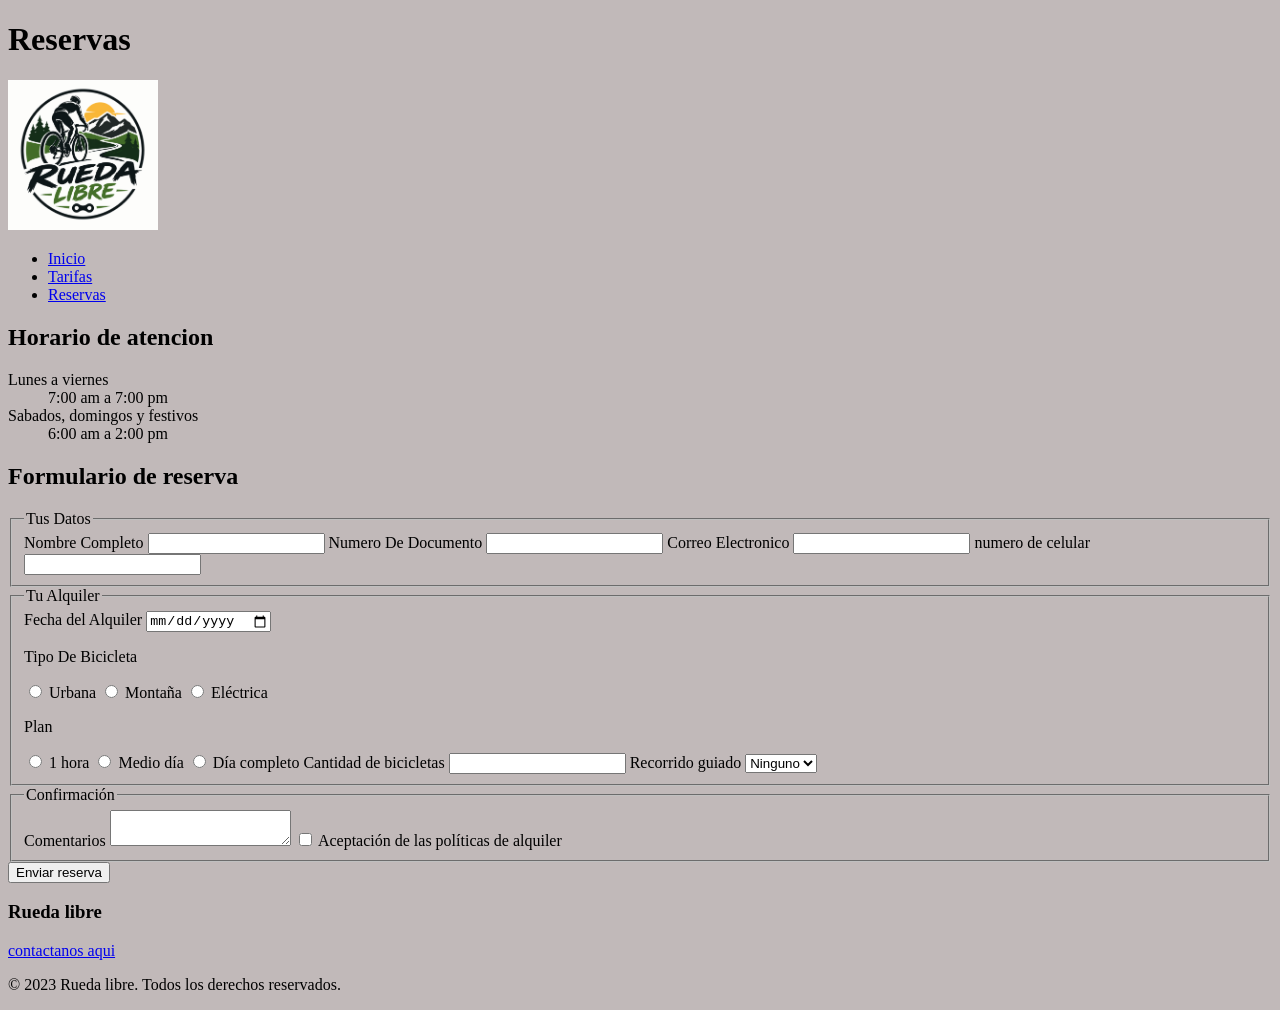
==== paginas/reservas.html @ 7f7a1d66 "se le agrega un formulario de reservas" ====
<!DOCTYPE html>
<html lang="en">
<head>
    <meta charset="UTF-8">
    <meta name="viewport" content="width=device-width, initial-scale=1.0">
    <title>Document</title>
    <style>
        body{background-color: #c1b9b9;

        }
    </style>
</head>


<body>
    <header>
        <h1>Reservas</h1>
        <img src="../images/rueda.png" alt="" width="150px" height="150px">
        <ul>
            <li><a href="../index.html">Inicio</a></li>
            <li><a href="tarifas.html">Tarifas</a></li>
            <li><a href="reservas.html">Reservas</a></li>
        </ul>
    </header>
     <main>
        <dl>
            <h2>Horario de atencion</h2>
            <dt>Lunes a viernes</dt>
            <dd>7:00 am a 7:00 pm</dd>
            <dt>Sabados, domingos y festivos</dt>
            <dd>6:00 am a 2:00 pm</dd>
        </dl>
<section>
<h2>Formulario de reserva</h2>

<form action="#" method="post"></form>
<fieldset>
    <legend>Tus Datos</legend>

    <label for="nombre">Nombre Completo</label>
    <input type="text" id="nombre" name="nombre" required>

    <label for="documento">Numero De Documento</label>
    <input type="text" id="documento" name="documento" required>

    <label for="correo electronico">Correo Electronico</label>
    <input type="email" id="correo electronico" name="correo electronico" required>

    <label for="celular">numero de celular</label>
    <input type="text" id="celular" name="celular" required>

</fieldset>

<fieldset>
    <legend>Tu Alquiler</legend>

    <label for="fecha">Fecha del Alquiler</label>
    <input type="date" id="fecha" name="fecha" required>

    <p>Tipo De Bicicleta</p>
    <label><input type="radio" name="tipo_bicicleta" value="urbana" required> Urbana</label>

    <label><input type="radio" name="tipo_bicicleta" value="montaña" required> Montaña</label>

    <label><input type="radio" name="tipo_bicicleta" value="eléctrica" required> Eléctrica</label>

    <p>Plan</p>
      <label><input type="radio" name="plan" value="1_hora" required> 1 hora</label>
      <label><input type="radio" name="plan" value="medio_dia"> Medio día</label>
      <label><input type="radio" name="plan" value="dia_completo"> Día completo</label>

      <label for="cantidad">Cantidad de bicicletas</label>
      <input type="number" id="cantidad" name="cantidad" min="1" required>

      <label for="recorrido">Recorrido guiado</label>
      <select id="recorrido" name="recorrido" required>
        <option value="ninguno">Ninguno</option>
        <option value="ruta1">Ruta 1</option>
        <option value="ruta2">Ruta 2</option>
        <option value="ruta3">Ruta 3</option>
      </select>
    </fieldset>

    <fieldset>
      <legend>Confirmación</legend>

      <label for="comentarios">Comentarios</label>
      <textarea id="comentarios" name="comentarios"></textarea>

      <label for="politicas">
        <input type="checkbox" id="politicas" name="politicas" required>
        Aceptación de las políticas de alquiler
      </label>
    </fieldset>

    <button type="submit">Enviar reserva</button>

  </form>
</section>












    





</fieldset>





</section>
        




        </form>


        
     </main>
     <footer>
        <h3>Rueda libre</h3>
        
        <p><a href="mailto:ruedalibre@gmail.com">contactanos aqui</a></p>

        <p>&copy; 2023 Rueda libre. Todos los derechos reservados.</p>

    </footer>
    


    
</body>
</html>
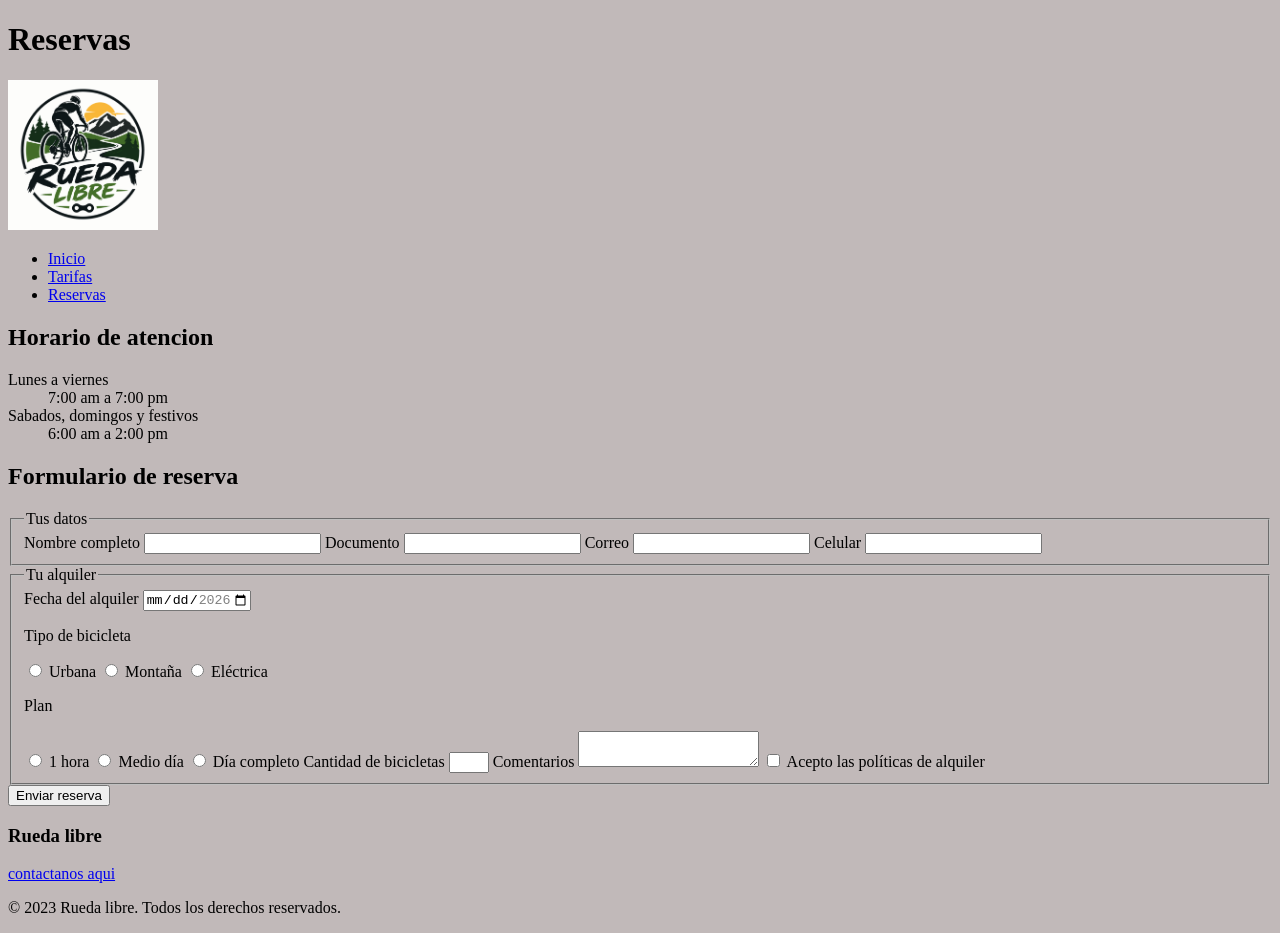
==== commit d7d133b3: "se le agregan patrones y mensajes a los formatos de reserva" ====
--- a/paginas/reservas.html
+++ b/paginas/reservas.html
@@ -3,7 +3,7 @@
 <head>
     <meta charset="UTF-8">
     <meta name="viewport" content="width=device-width, initial-scale=1.0">
-    <title>Document</title>
+    <title>Reservas</title>
     <style>
         body{background-color: #c1b9b9;
 
@@ -33,103 +33,55 @@
 <section>
 <h2>Formulario de reserva</h2>
 
-<form action="#" method="post"></form>
-<fieldset>
-    <legend>Tus Datos</legend>
+    <form action="#" method="post">
 
-    <label for="nombre">Nombre Completo</label>
-    <input type="text" id="nombre" name="nombre" required>
+    <fieldset>
+        <legend>Tus datos</legend>
 
-    <label for="documento">Numero De Documento</label>
-    <input type="text" id="documento" name="documento" required>
+        <label for="nombre">Nombre completo</label>
+        <input type="text" id="nombre" name="nombre" required minlength="3" maxlength="80">
 
-    <label for="correo electronico">Correo Electronico</label>
-    <input type="email" id="correo electronico" name="correo electronico" required>
+        <label for="documento">Documento</label>
+        <input type="text" id="documento" name="documento" required minlength="6" maxlength="10" pattern="[0-9]{6,10}" title="Solo números, entre 6 y 10 dígitos. Sin puntos ni letras">
 
-    <label for="celular">numero de celular</label>
-    <input type="text" id="celular" name="celular" required>
+        <label for="correo">Correo</label>
+        <input type="email" id="correo" name="correo" required>
 
-</fieldset>
-
-<fieldset>
-    <legend>Tu Alquiler</legend>
-
-    <label for="fecha">Fecha del Alquiler</label>
-    <input type="date" id="fecha" name="fecha" required>
-
-    <p>Tipo De Bicicleta</p>
-    <label><input type="radio" name="tipo_bicicleta" value="urbana" required> Urbana</label>
-
-    <label><input type="radio" name="tipo_bicicleta" value="montaña" required> Montaña</label>
-
-    <label><input type="radio" name="tipo_bicicleta" value="eléctrica" required> Eléctrica</label>
-
-    <p>Plan</p>
-      <label><input type="radio" name="plan" value="1_hora" required> 1 hora</label>
-      <label><input type="radio" name="plan" value="medio_dia"> Medio día</label>
-      <label><input type="radio" name="plan" value="dia_completo"> Día completo</label>
-
-      <label for="cantidad">Cantidad de bicicletas</label>
-      <input type="number" id="cantidad" name="cantidad" min="1" required>
-
-      <label for="recorrido">Recorrido guiado</label>
-      <select id="recorrido" name="recorrido" required>
-        <option value="ninguno">Ninguno</option>
-        <option value="ruta1">Ruta 1</option>
-        <option value="ruta2">Ruta 2</option>
-        <option value="ruta3">Ruta 3</option>
-      </select>
+        <label for="celular">Celular</label>
+        <input type="tel" id="celular" name="celular" required minlength="10" maxlength="10" pattern="3[0-9]{9}" title="10 dígitos y debe empezar por 3. Ej: 3001234567">
     </fieldset>
 
     <fieldset>
-      <legend>Confirmación</legend>
+        <legend>Tu alquiler</legend>
 
-      <label for="comentarios">Comentarios</label>
-      <textarea id="comentarios" name="comentarios"></textarea>
+        <label for="fecha">Fecha del alquiler</label>
+        <input type="date" id="fecha" name="fecha" required min="2026-11-01" max="2026-12-31">
 
-      <label for="politicas">
+        <p>Tipo de bicicleta</p>
+        <label><input type="radio" name="tipo_bicicleta" value="urbana" required> Urbana</label>
+        <label><input type="radio" name="tipo_bicicleta" value="montana"> Montaña</label>
+        <label><input type="radio" name="tipo_bicicleta" value="electrica"> Eléctrica</label>
+
+        <p>Plan</p>
+        <label><input type="radio" name="plan" value="1_hora" required> 1 hora</label>
+        <label><input type="radio" name="plan" value="medio_dia"> Medio día</label>
+        <label><input type="radio" name="plan" value="dia_completo"> Día completo</label>
+
+        <label for="cantidad">Cantidad de bicicletas</label>
+        <input type="number" id="cantidad" name="cantidad" required min="1" max="6">
+
+        <label for="comentarios">Comentarios</label>
+        <textarea id="comentarios" name="comentarios" maxlength="300"></textarea>
+
+        <label>
         <input type="checkbox" id="politicas" name="politicas" required>
-        Aceptación de las políticas de alquiler
-      </label>
+        Acepto las políticas de alquiler
+        </label>
     </fieldset>
 
     <button type="submit">Enviar reserva</button>
-
-  </form>
+    </form>
 </section>
-
-
-
-
-
-
-
-
-
-
-
-
-    
-
-
-
-
-
-</fieldset>
-
-
-
-
-
-</section>
-        
-
-
-
-
-        </form>
-
-
         
      </main>
      <footer>
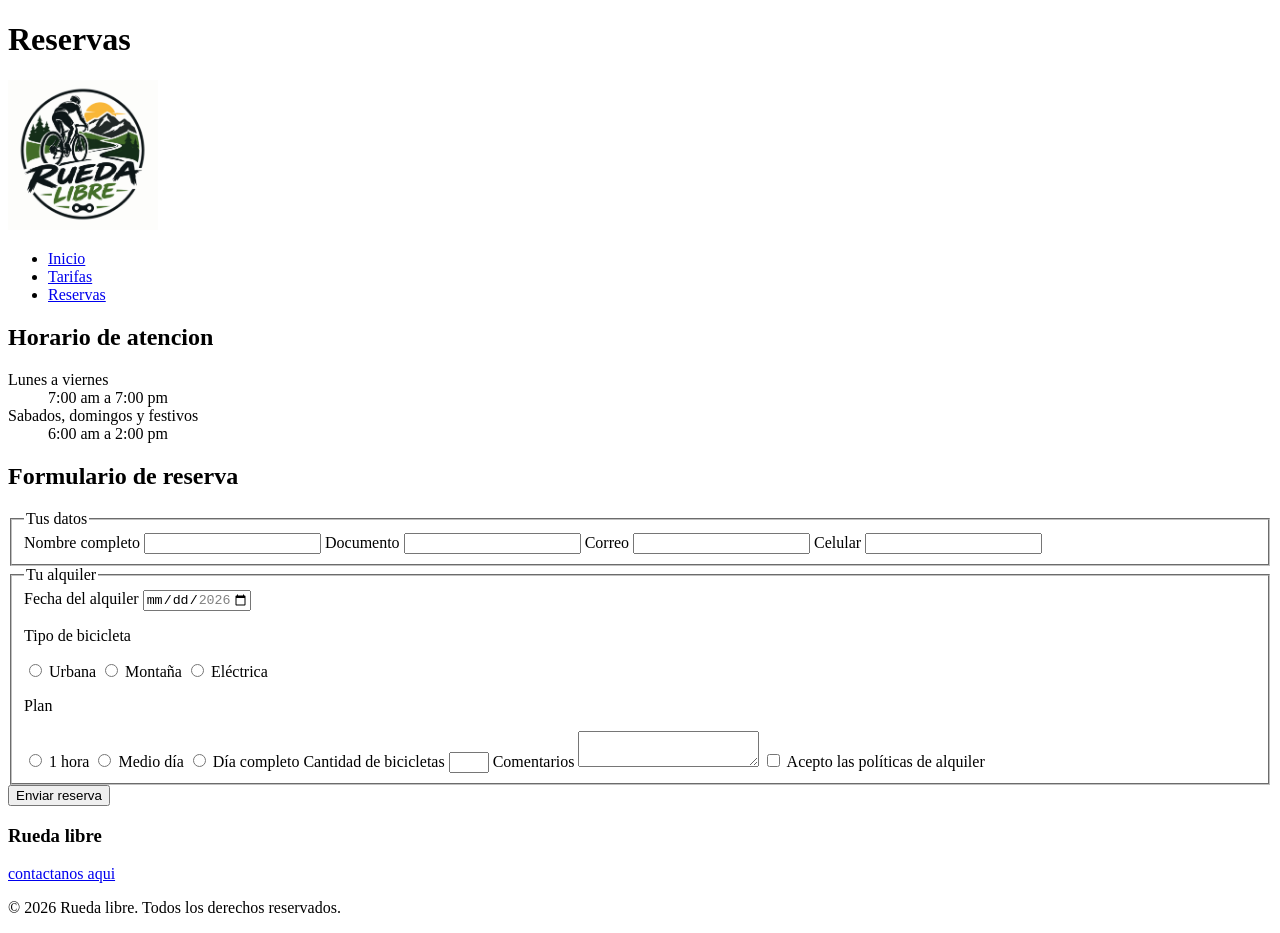
==== commit b207595a: "especificidad menu y estados focus accesibles" ====
--- a/paginas/reservas.html
+++ b/paginas/reservas.html
@@ -4,22 +4,25 @@
     <meta charset="UTF-8">
     <meta name="viewport" content="width=device-width, initial-scale=1.0">
     <title>Reservas</title>
-    <style>
-        body{background-color: #c1b9b9;
+    
 
-        }
-    </style>
+     <link rel="preconnect" href="https://fonts.googleapis.com">
+    <link rel="preconnect" href="https://fonts.gstatic.com" crossorigin>
+    <link href="https://fonts.googleapis.com/css2?family=Montserrat:wght@700&family=Open+Sans:wght@400;600&display=swap" rel="stylesheet">
+    <link rel="stylesheet" href="css/styles.css">
+
 </head>
 
 
 <body>
     <header>
         <h1>Reservas</h1>
-        <img src="../images/rueda.png" alt="" width="150px" height="150px">
-        <ul>
+        <img src="../images/rueda.png" alt="logo" width="150px" height="150px">
+
+        <ul id="menu">
             <li><a href="../index.html">Inicio</a></li>
             <li><a href="tarifas.html">Tarifas</a></li>
-            <li><a href="reservas.html">Reservas</a></li>
+            <li><a href="reservas.html" class="activo btn-reservas">Reservas</a></li>
         </ul>
     </header>
      <main>
@@ -89,7 +92,7 @@
         
         <p><a href="mailto:ruedalibre@gmail.com">contactanos aqui</a></p>
 
-        <p>&copy; 2023 Rueda libre. Todos los derechos reservados.</p>
+        <p>&copy; 2026 Rueda libre. Todos los derechos reservados.</p>
 
     </footer>
     
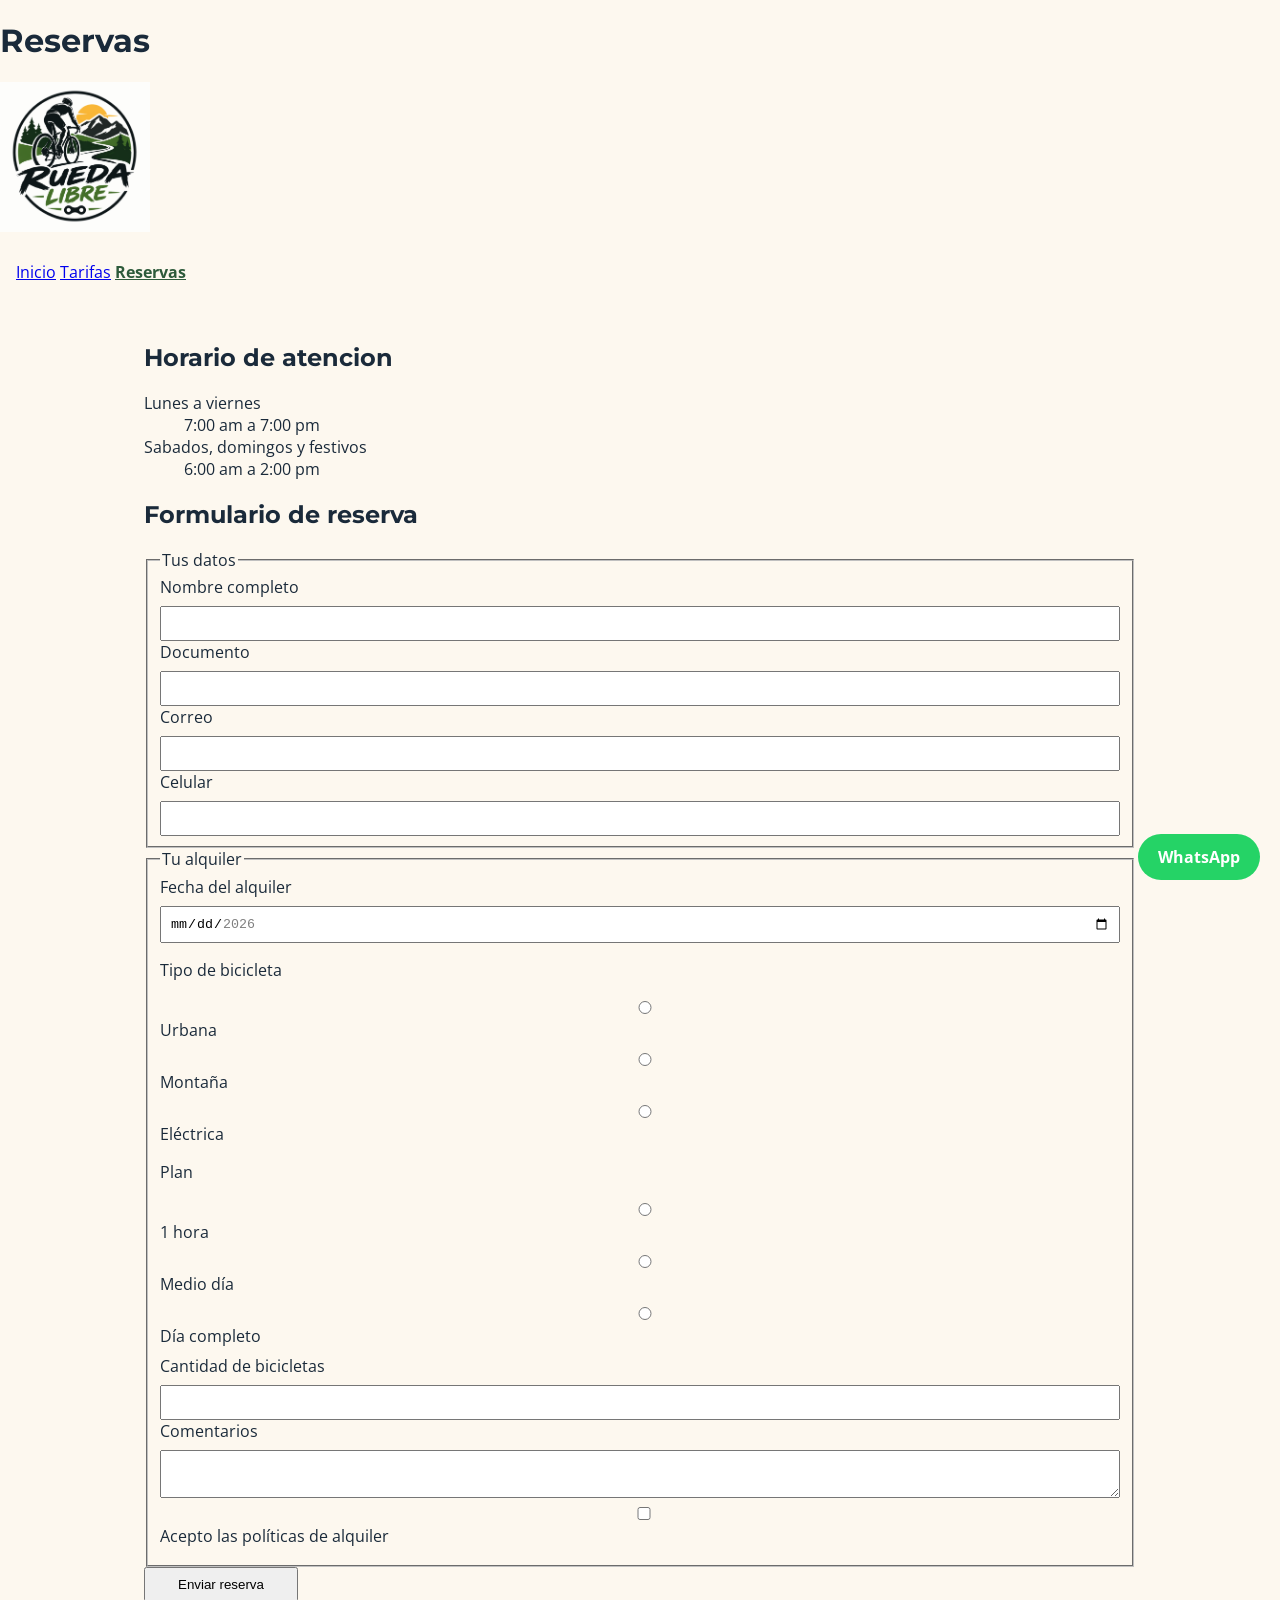
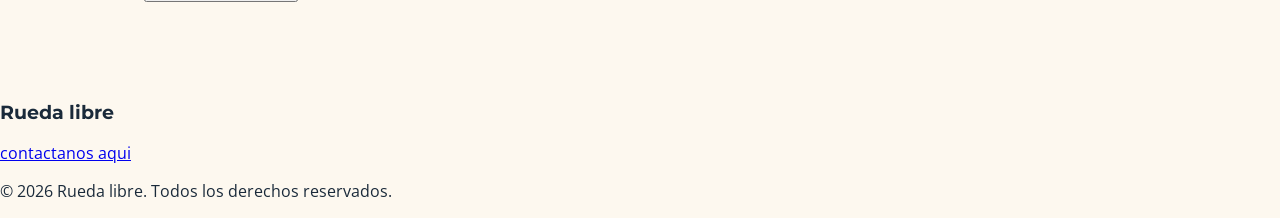
==== commit a44c59cb: "version final , cumple con los criterios solicitados" ====
--- a/paginas/reservas.html
+++ b/paginas/reservas.html
@@ -9,7 +9,7 @@
      <link rel="preconnect" href="https://fonts.googleapis.com">
     <link rel="preconnect" href="https://fonts.gstatic.com" crossorigin>
     <link href="https://fonts.googleapis.com/css2?family=Montserrat:wght@700&family=Open+Sans:wght@400;600&display=swap" rel="stylesheet">
-    <link rel="stylesheet" href="css/styles.css">
+    <link rel="stylesheet" href="../css/styles.css">
 
 </head>
 
@@ -97,7 +97,7 @@
     </footer>
     
 
-
+<a href="https://wa.me/573000000000" target="_blank" class="btn-whatsapp">WhatsApp</a>
     
 </body>
 </html>
--- a/css/styles.css
+++ b/css/styles.css
@@ -0,0 +1,125 @@
+/* === 1. VARIABLES === */
+:root{
+  --fuente-titulos: "Montserrat", sans-serif;
+  --fuente-texto: "Open Sans", sans-serif;
+  --verde-ruta: #2d5a3a;
+  --naranja-pedal: #ff6b35;
+  --gris-asfalto: #666;
+  --crema: #fdf8ef;
+  --azul-noche: #1a2a3a;
+  --espacio-small: 0.5rem;
+  --espacio-medium: 1rem;
+  --espacio-large: 2rem;
+}
+
+/* === 2. BASE === */
+*{
+  box-sizing: border-box;
+}
+body{
+  font-family: var(--fuente-texto);
+  background-color: var(--crema);
+  color: var(--azul-noche);
+  margin: 0;
+}
+h1, h2, h3, h4, h5, h6{
+  font-family: var(--fuente-titulos);
+}
+main{
+  max-width: 64rem;
+  margin: 0 auto;
+  padding: var(--espacio-medium);
+  padding-bottom: 80px;
+}
+
+/* === 3. NAVEGACION === */
+#menu{
+  color: var(--gris-asfalto);
+  padding: var(--espacio-small) var(--espacio-medium);
+  text-decoration: none;
+}
+#menu li{
+  display: inline-block;
+}
+#menu a.activo{
+  color: var(--verde-ruta);
+  font-weight: bold;
+}
+#menu a:focus{
+  outline: 3px solid var(--naranja-pedal);
+  outline-offset: 2px;
+}
+
+/* === 4. COMPONENTES - Portada === */
+#portada, .portada, .hero, #inicio{
+  min-height: 70vh;
+}
+
+/* === 5. COMPONENTES - Tarjetas === */
+.tarjeta, .card, .servicio, .servicios .card{
+  position: relative;
+  padding: var(--espacio-medium);
+  border: 1px solid var(--gris-asfalto);
+  border-radius: 8px;
+  margin-bottom: var(--espacio-medium);
+}
+.tarjeta img, .card img{
+  width: 100%;
+  display: block;
+}
+.etiqueta{
+  position: absolute;
+  top: 10px;
+  right: 10px;
+  background-color: var(--naranja-pedal);
+  color: white;
+  padding: 4px 8px;
+  border-radius: 4px;
+  font-size: 0.8rem;
+  font-weight: bold;
+}
+
+/* === 6. COMPONENTES - Tablas === */
+table{
+  width: 100%;
+  border-collapse: collapse;
+}
+th, td{
+  padding: var(--espacio-small);
+  border: 1px solid var(--gris-asfalto);
+}
+thead th, thead{
+  background-color: var(--verde-ruta);
+  color: #ffffff;
+}
+
+/* === 7. COMPONENTES - Formulario y botones === */
+label{
+  display: block;
+  margin-bottom: var(--espacio-small);
+}
+input, textarea, select{
+  width: 100%;
+  padding: var(--espacio-small);
+}
+button, .btn, input[type="submit"]{
+  padding: var(--espacio-small) var(--espacio-large);
+}
+button:focus, .btn:focus{
+  outline: 3px solid var(--naranja-pedal);
+}
+
+/* === 8. POSICIONAMIENTO - WhatsApp fijo === */
+.btn-whatsapp{
+  position: fixed;
+  bottom: 20px;
+  right: 20px;
+  background-color: #25D366;
+  color: white;
+  padding: 12px 20px;
+  border-radius: 50px;
+  text-decoration: none;
+  font-weight: bold;
+  z-index: 1000;
+}
+
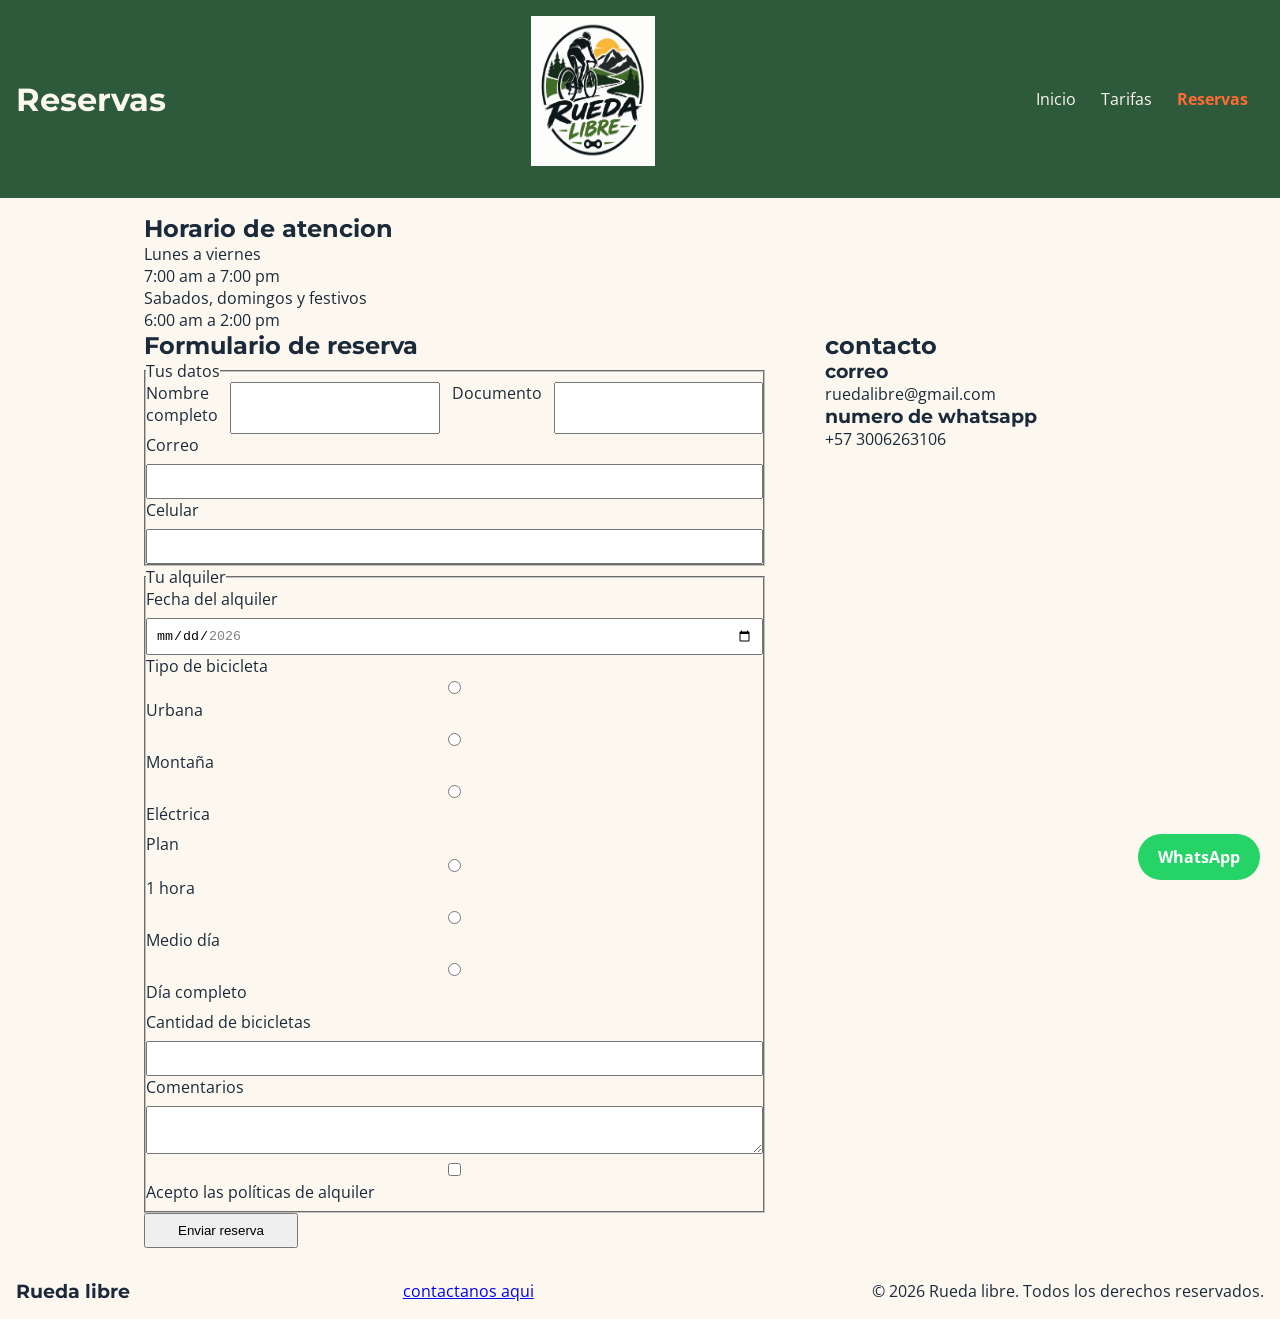
==== commit b58de14c: "se le agrega la seccion galeria y una columna en la portada" ====
--- a/paginas/reservas.html
+++ b/paginas/reservas.html
@@ -17,7 +17,7 @@
 <body>
     <header>
         <h1>Reservas</h1>
-        <img src="../images/rueda.png" alt="logo" width="150px" height="150px">
+        <img id="logo" src="../images/rueda.png" alt="logo" width="150px" height="150px">
 
         <ul id="menu">
             <li><a href="../index.html">Inicio</a></li>
@@ -33,64 +33,74 @@
             <dt>Sabados, domingos y festivos</dt>
             <dd>6:00 am a 2:00 pm</dd>
         </dl>
-<section>
-<h2>Formulario de reserva</h2>
+<div class="contenedor-inforeserva">
+  <div class="principal"> <section>
+    <h2>Formulario de reserva</h2>
 
-    <form action="#" method="post">
+        <form action="#" method="post">
 
-    <fieldset>
-        <legend>Tus datos</legend>
+        <fieldset>
+            <legend>Tus datos</legend>
 
-        <label for="nombre">Nombre completo</label>
-        <input type="text" id="nombre" name="nombre" required minlength="3" maxlength="80">
+         <div class="contenedor-datos"> 
+            <label for="nombre">Nombre completo</label>
+            <input type="text" id="nombre" name="nombre" required minlength="3" maxlength="80">
+         
+            <label for="documento">Documento</label>
+            <input type="text" id="documento" name="documento" required minlength="6" maxlength="10" pattern="[0-9]{6,10}" title="Solo números, entre 6 y 10 dígitos. Sin puntos ni letras">
+         </div>
+            <label for="correo">Correo</label>
+            <input type="email" id="correo" name="correo" required>
 
-        <label for="documento">Documento</label>
-        <input type="text" id="documento" name="documento" required minlength="6" maxlength="10" pattern="[0-9]{6,10}" title="Solo números, entre 6 y 10 dígitos. Sin puntos ni letras">
+            <label for="celular">Celular</label>
+            <input type="tel" id="celular" name="celular" required minlength="10" maxlength="10" pattern="3[0-9]{9}" title="10 dígitos y debe empezar por 3. Ej: 3001234567">
+        </fieldset>
 
-        <label for="correo">Correo</label>
-        <input type="email" id="correo" name="correo" required>
+        <fieldset>
+            <legend>Tu alquiler</legend>
 
-        <label for="celular">Celular</label>
-        <input type="tel" id="celular" name="celular" required minlength="10" maxlength="10" pattern="3[0-9]{9}" title="10 dígitos y debe empezar por 3. Ej: 3001234567">
-    </fieldset>
+            <label for="fecha">Fecha del alquiler</label>
+            <input type="date" id="fecha" name="fecha" required min="2026-11-01" max="2026-12-31">
 
-    <fieldset>
-        <legend>Tu alquiler</legend>
+            <p>Tipo de bicicleta</p>
+            <label><input type="radio" name="tipo_bicicleta" value="urbana" required> Urbana</label>
+            <label><input type="radio" name="tipo_bicicleta" value="montana"> Montaña</label>
+            <label><input type="radio" name="tipo_bicicleta" value="electrica"> Eléctrica</label>
 
-        <label for="fecha">Fecha del alquiler</label>
-        <input type="date" id="fecha" name="fecha" required min="2026-11-01" max="2026-12-31">
+            <p>Plan</p>
+            <label><input type="radio" name="plan" value="1_hora" required> 1 hora</label>
+            <label><input type="radio" name="plan" value="medio_dia"> Medio día</label>
+            <label><input type="radio" name="plan" value="dia_completo"> Día completo</label>
 
-        <p>Tipo de bicicleta</p>
-        <label><input type="radio" name="tipo_bicicleta" value="urbana" required> Urbana</label>
-        <label><input type="radio" name="tipo_bicicleta" value="montana"> Montaña</label>
-        <label><input type="radio" name="tipo_bicicleta" value="electrica"> Eléctrica</label>
+            <label for="cantidad">Cantidad de bicicletas</label>
+            <input type="number" id="cantidad" name="cantidad" required min="1" max="6">
 
-        <p>Plan</p>
-        <label><input type="radio" name="plan" value="1_hora" required> 1 hora</label>
-        <label><input type="radio" name="plan" value="medio_dia"> Medio día</label>
-        <label><input type="radio" name="plan" value="dia_completo"> Día completo</label>
+            <label for="comentarios">Comentarios</label>
+            <textarea id="comentarios" name="comentarios" maxlength="300"></textarea>
 
-        <label for="cantidad">Cantidad de bicicletas</label>
-        <input type="number" id="cantidad" name="cantidad" required min="1" max="6">
+            <label>
+            <input type="checkbox" id="politicas" name="politicas" required>
+            Acepto las políticas de alquiler
+            </label>
+        </fieldset>
 
-        <label for="comentarios">Comentarios</label>
-        <textarea id="comentarios" name="comentarios" maxlength="300"></textarea>
-
-        <label>
-        <input type="checkbox" id="politicas" name="politicas" required>
-        Acepto las políticas de alquiler
-        </label>
-    </fieldset>
-
-    <button type="submit">Enviar reserva</button>
-    </form>
-</section>
-        
+        <button type="submit">Enviar reserva</button>
+        </form>
+    </section> 
+  </div>
+   <div class="contenedor-inf"> 
+    <h2>contacto</h2>
+    <h3>correo</h3>
+    <p>ruedalibre@gmail.com</p>
+    <h3>numero de whatsapp</h3>
+    <p>+57 3006263106</p>
+   </div>
+</div>      
      </main>
      <footer>
         <h3>Rueda libre</h3>
         
-        <p><a href="mailto:ruedalibre@gmail.com">contactanos aqui</a></p>
+       <div id="proporcion"> <p><a href="mailto:ruedalibre@gmail.com">contactanos aqui</a></p> </div>
 
         <p>&copy; 2026 Rueda libre. Todos los derechos reservados.</p>
 
--- a/css/styles.css
+++ b/css/styles.css
@@ -15,12 +15,18 @@
 /* === 2. BASE === */
 *{
   box-sizing: border-box;
+  margin: 0;
+  padding: 0;
 }
 body{
   font-family: var(--fuente-texto);
   background-color: var(--crema);
   color: var(--azul-noche);
   margin: 0;
+  padding: 0;
+  width: 100%;
+  
+  
 }
 h1, h2, h3, h4, h5, h6{
   font-family: var(--fuente-titulos);
@@ -29,26 +35,72 @@
   max-width: 64rem;
   margin: 0 auto;
   padding: var(--espacio-medium);
-  padding-bottom: 80px;
+  min-height: 80vh;
+}
+#portada{
+  display: flex;
+  flex-direction: row;
+  align-items: center;
 }
 
 /* === 3. NAVEGACION === */
+
+
+
 #menu{
   color: var(--gris-asfalto);
-  padding: var(--espacio-small) var(--espacio-medium);
+  padding: var(--espacio-medium);
   text-decoration: none;
-}
-#menu li{
-  display: inline-block;
-}
+  display: flex;
+  justify-content:flex-end;
+  flex-wrap: wrap;
+  gap: 25px;
+ color: var(--crema);
+  list-style: none;
+}
+
+header {
+    display: flex;
+    flex-direction: row;
+    align-items: center;
+    justify-content: space-between;
+
+    width: 100%;
+    max-width: none;
+    min-width: 0;
+    box-sizing: border-box;
+
+    padding: 1rem;
+    margin: 0;
+
+    background-color: var(--verde-ruta);
+    flex-wrap: wrap;
+}
+#logo{
+
+  max-width: 10%;
+  
+  margin-bottom: var(--espacio-medium);
+}
+
+
 #menu a.activo{
-  color: var(--verde-ruta);
+  color: var(--naranja-pedal);
   font-weight: bold;
 }
 #menu a:focus{
   outline: 3px solid var(--naranja-pedal);
   outline-offset: 2px;
 }
+#menu a:hover{
+  color: var(--naranja-pedal);
+
+}
+#menu a{
+  color: var(--crema);
+  text-decoration: none;
+}
+
 
 /* === 4. COMPONENTES - Portada === */
 #portada, .portada, .hero, #inicio{
@@ -56,17 +108,78 @@
 }
 
 /* === 5. COMPONENTES - Tarjetas === */
-.tarjeta, .card, .servicio, .servicios .card{
-  position: relative;
+.tarjeta {
+  position:relative;
   padding: var(--espacio-medium);
   border: 1px solid var(--gris-asfalto);
   border-radius: 8px;
   margin-bottom: var(--espacio-medium);
-}
-.tarjeta img, .card img{
-  width: 100%;
-  display: block;
-}
+  display: flex;
+  height: 100%;
+  flex-direction: column;
+  align-items: stretch;
+  
+}
+.tarjeta a{
+  margin-top: auto;
+  padding-top: 15px;
+
+
+}
+.tarjeta img{
+width: 100%;
+height: 200px;
+object-fit: cover;
+
+
+}
+img{
+display: flex;
+width: 50%;
+
+}
+
+.contenedor-bicicletas{
+  display: grid;
+  gap: 16px;
+  width: 100%;
+  max-width: 1100px;
+  grid-template-columns: repeat(auto-fit,minmax(280px,1fr));
+  justify-content: center;
+  align-items: stretch;
+  grid-auto-rows: 1fr;
+  
+  
+}
+.contenedor-galeria{
+  display: grid;
+  grid-template-columns: repeat(auto-fit,minmax(280px,1fr));
+  justify-content: center;
+  align-items: stretch;
+}
+.contenedor-datos{
+display: flex;
+flex-direction: row;
+gap: 12px;
+}
+.contenedor-inforeserva{
+
+display: flex;
+flex-direction: row;
+gap: 60px;
+
+}
+.principal{
+
+flex: 2;
+}
+.contenedor-inf{
+display: flex;
+flex-direction: column;
+flex: 1;
+
+}
+
 .etiqueta{
   position: absolute;
   top: 10px;
@@ -78,7 +191,15 @@
   font-size: 0.8rem;
   font-weight: bold;
 }
-
+#proporcion{
+  display: grid;
+  grid-template-columns: 2fr 1fr;
+
+
+
+
+
+}
 /* === 6. COMPONENTES - Tablas === */
 table{
   width: 100%;
@@ -122,4 +243,13 @@
   font-weight: bold;
   z-index: 1000;
 }
-
+footer{
+  display: flex;
+  justify-content: space-between;
+  padding:var(--espacio-medium);
+
+
+}
+h1{
+  color: var(--crema);
+}
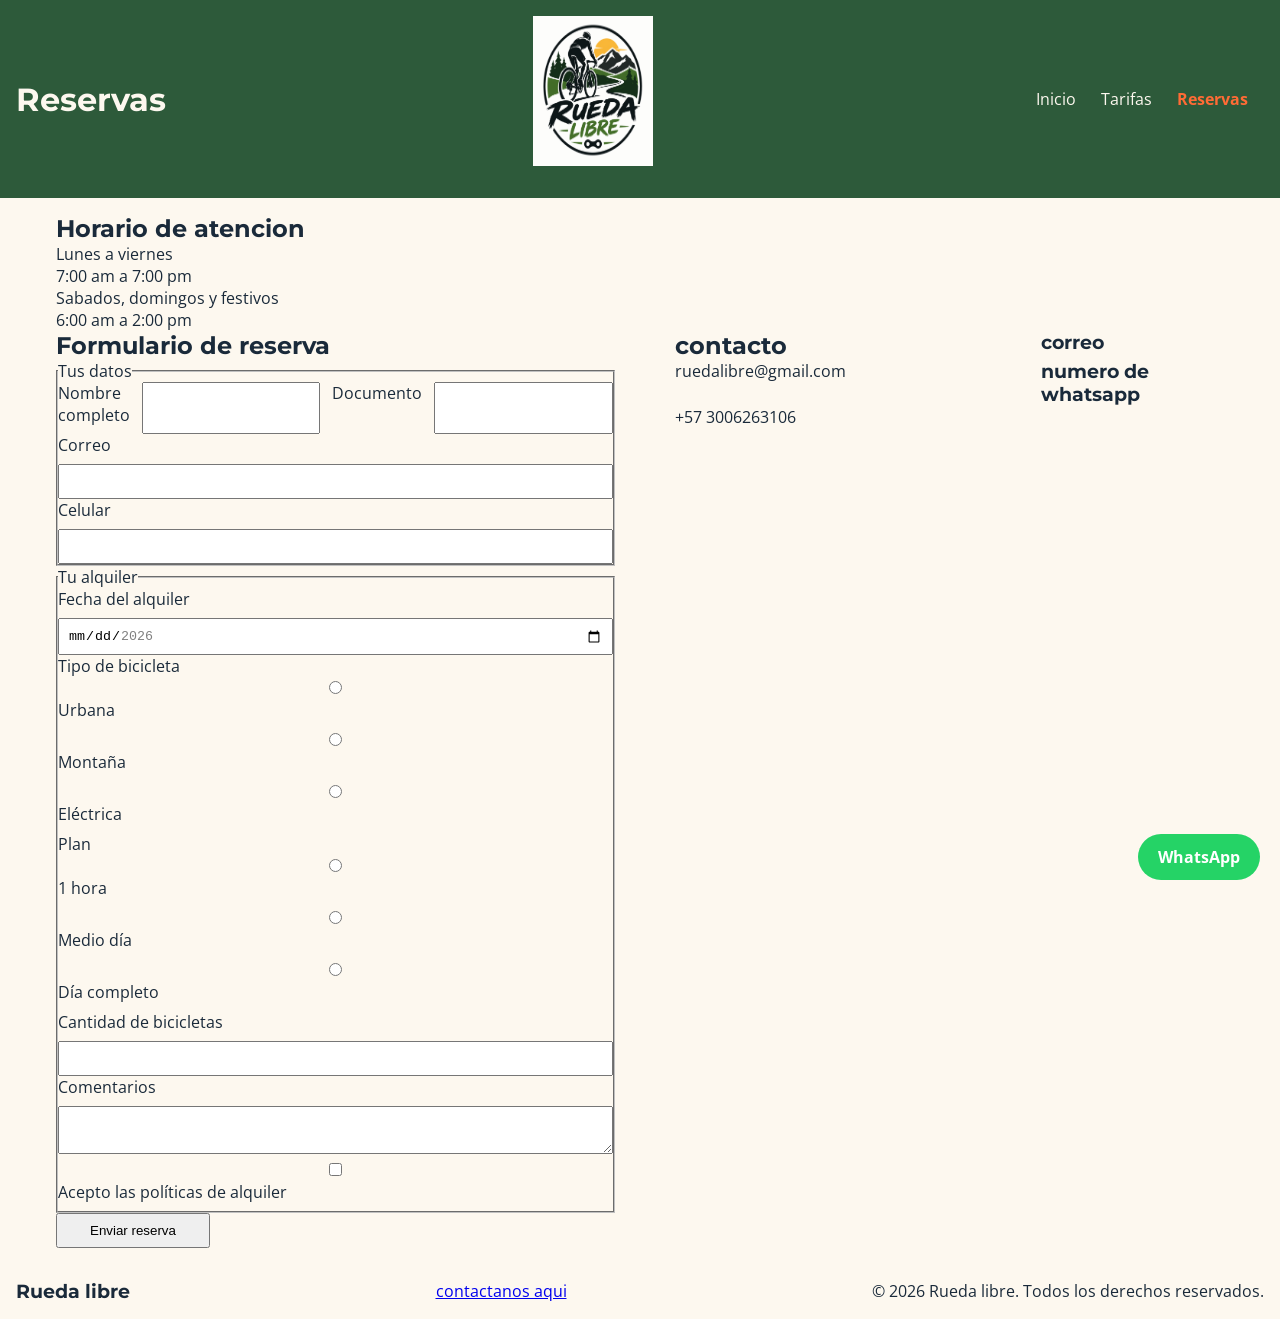
==== commit 9aefaf7e: "se le agrego un overflow a las tables que quedaban muy grandes para mobile" ====
--- a/paginas/reservas.html
+++ b/paginas/reservas.html
@@ -34,8 +34,8 @@
             <dd>6:00 am a 2:00 pm</dd>
         </dl>
 <div class="contenedor-inforeserva">
-  <div class="principal"> <section>
-    <h2>Formulario de reserva</h2>
+    <section>
+     <h2>Formulario de reserva</h2>
 
         <form action="#" method="post">
 
@@ -87,7 +87,7 @@
         <button type="submit">Enviar reserva</button>
         </form>
     </section> 
-  </div>
+  
    <div class="contenedor-inf"> 
     <h2>contacto</h2>
     <h3>correo</h3>
@@ -100,7 +100,7 @@
      <footer>
         <h3>Rueda libre</h3>
         
-       <div id="proporcion"> <p><a href="mailto:ruedalibre@gmail.com">contactanos aqui</a></p> </div>
+        <p><a href="mailto:ruedalibre@gmail.com">contactanos aqui</a></p> 
 
         <p>&copy; 2026 Rueda libre. Todos los derechos reservados.</p>
 
--- a/css/styles.css
+++ b/css/styles.css
@@ -32,17 +32,21 @@
   font-family: var(--fuente-titulos);
 }
 main{
-  max-width: 64rem;
+  max-width: 75rem;
   margin: 0 auto;
   padding: var(--espacio-medium);
   min-height: 80vh;
 }
 #portada{
   display: flex;
-  flex-direction: row;
+  flex-direction: column;
   align-items: center;
 }
 
+#portada img {
+  width:80%;  
+  heigh: auto;
+}
 /* === 3. NAVEGACION === */
 
 
@@ -61,7 +65,7 @@
 
 header {
     display: flex;
-    flex-direction: row;
+    flex-direction: column;
     align-items: center;
     justify-content: space-between;
 
@@ -77,9 +81,7 @@
     flex-wrap: wrap;
 }
 #logo{
-
-  max-width: 10%;
-  
+  max-width: 120px;
   margin-bottom: var(--espacio-medium);
 }
 
@@ -102,10 +104,7 @@
 }
 
 
-/* === 4. COMPONENTES - Portada === */
-#portada, .portada, .hero, #inicio{
-  min-height: 70vh;
-}
+
 
 /* === 5. COMPONENTES - Tarjetas === */
 .tarjeta {
@@ -133,7 +132,8 @@
 
 
 }
-img{
+
+#Nuestros-servicios img{
 display: flex;
 width: 50%;
 
@@ -141,13 +141,14 @@
 
 .contenedor-bicicletas{
   display: grid;
+  grid-template-columns: repeat(auto-fit,minmax(280px,1fr));
+  grid-auto-rows: 1fr;
   gap: 16px;
   width: 100%;
   max-width: 1100px;
-  grid-template-columns: repeat(auto-fit,minmax(280px,1fr));
   justify-content: center;
   align-items: stretch;
-  grid-auto-rows: 1fr;
+  
   
   
 }
@@ -156,27 +157,27 @@
   grid-template-columns: repeat(auto-fit,minmax(280px,1fr));
   justify-content: center;
   align-items: stretch;
-}
+  gap: 16px;
+}
+
 .contenedor-datos{
 display: flex;
 flex-direction: row;
 gap: 12px;
 }
+
 .contenedor-inforeserva{
 
 display: flex;
-flex-direction: row;
+flex-direction:column ;
 gap: 60px;
 
 }
-.principal{
-
-flex: 2;
-}
+
 .contenedor-inf{
-display: flex;
-flex-direction: column;
-flex: 1;
+display: grid;
+grid-template-columns: 1fr;
+align-self: start;
 
 }
 
@@ -191,16 +192,15 @@
   font-size: 0.8rem;
   font-weight: bold;
 }
-#proporcion{
-  display: grid;
-  grid-template-columns: 2fr 1fr;
-
-
-
-
-
-}
+
+
 /* === 6. COMPONENTES - Tablas === */
+.contenedor-tabla{
+  overflow-x:auto;
+
+}
+
+
 table{
   width: 100%;
   border-collapse: collapse;
@@ -245,6 +245,7 @@
 }
 footer{
   display: flex;
+  flex-direction: column;
   justify-content: space-between;
   padding:var(--espacio-medium);
 
@@ -252,4 +253,34 @@
 }
 h1{
   color: var(--crema);
-}+}
+
+@media (min-width: 768px) {
+
+
+  header{
+
+    flex-direction: row;
+    justify-content: space-between;
+
+  }
+
+  #portada{
+    display: grid;
+    grid-template-columns: 2fr 3fr;
+
+  }
+
+  .contenedor-inforeserva{
+  flex-direction:row ;
+  }
+
+  .contenedor-inf{
+  grid-template-columns: 2fr 1fr;
+  }
+  footer{
+    flex-direction: row;
+  }
+
+
+}
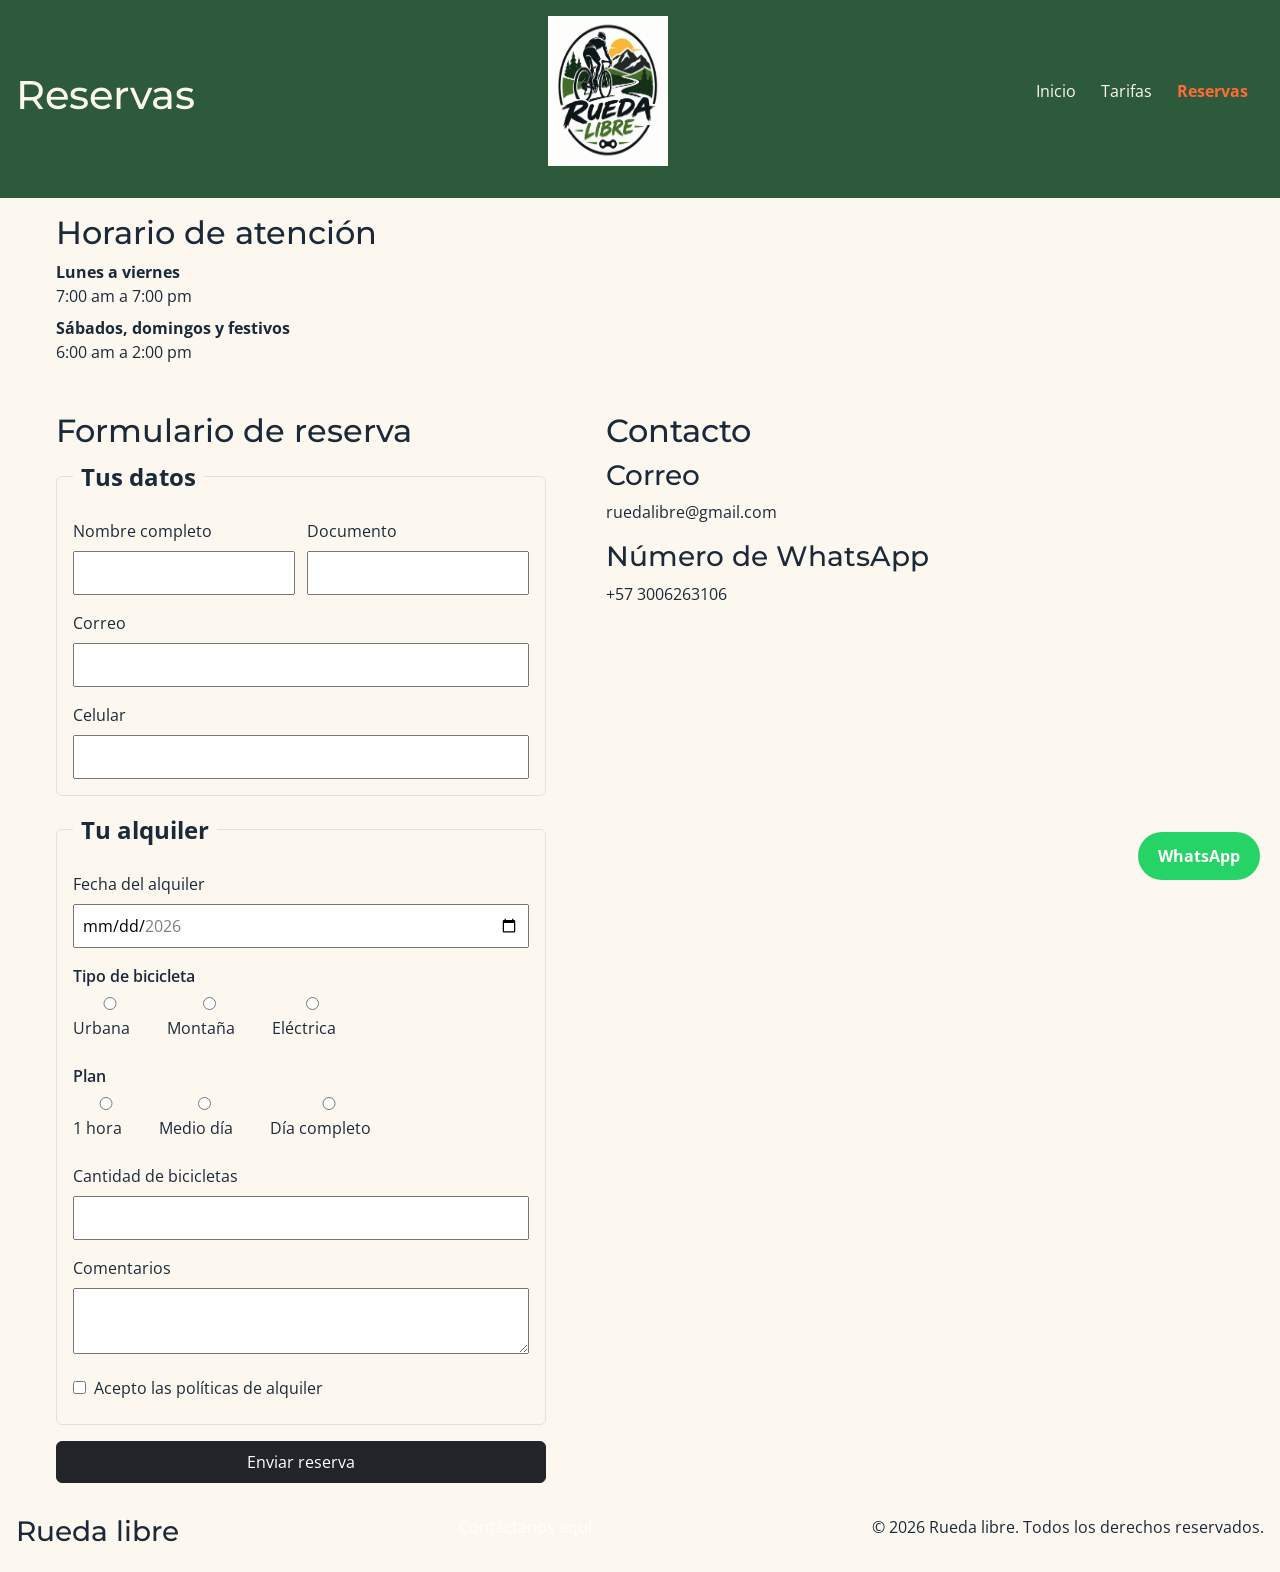
==== commit ac3d5064: "migracion a bootstrap" ====
--- a/paginas/reservas.html
+++ b/paginas/reservas.html
@@ -1,113 +1,122 @@
 <!DOCTYPE html>
-<html lang="en">
+<html lang="es">
 <head>
     <meta charset="UTF-8">
     <meta name="viewport" content="width=device-width, initial-scale=1.0">
     <title>Reservas</title>
     
-
-     <link rel="preconnect" href="https://fonts.googleapis.com">
+    <link rel="preconnect" href="https://fonts.googleapis.com">
     <link rel="preconnect" href="https://fonts.gstatic.com" crossorigin>
     <link href="https://fonts.googleapis.com/css2?family=Montserrat:wght@700&family=Open+Sans:wght@400;600&display=swap" rel="stylesheet">
+    
+    <!-- Bootstrap CSS -->
+    <link href="https://cdn.jsdelivr.net/npm/bootstrap@5.3.8/dist/css/bootstrap.min.css" rel="stylesheet">
     <link rel="stylesheet" href="../css/styles.css">
-
 </head>
-
-
 <body>
     <header>
         <h1>Reservas</h1>
         <img id="logo" src="../images/rueda.png" alt="logo" width="150px" height="150px">
 
-        <ul id="menu">
-            <li><a href="../index.html">Inicio</a></li>
-            <li><a href="tarifas.html">Tarifas</a></li>
-            <li><a href="reservas.html" class="activo btn-reservas">Reservas</a></li>
-        </ul>
+        <nav>
+          <ul id="menu">
+              <li><a href="../index.html">Inicio</a></li>
+              <li><a href="tarifas.html">Tarifas</a></li>
+              <li><a href="reservas.html" class="activo btn-reservas">Reservas</a></li>
+          </ul>
+        </nav>
     </header>
-     <main>
-        <dl>
-            <h2>Horario de atencion</h2>
+
+    <main>
+        <dl class="mb-5">
+            <h2>Horario de atención</h2>
             <dt>Lunes a viernes</dt>
             <dd>7:00 am a 7:00 pm</dd>
-            <dt>Sabados, domingos y festivos</dt>
+            <dt>Sábados, domingos y festivos</dt>
             <dd>6:00 am a 2:00 pm</dd>
         </dl>
-<div class="contenedor-inforeserva">
-    <section>
-     <h2>Formulario de reserva</h2>
 
-        <form action="#" method="post">
+        <div class="contenedor-inforeserva">
+            <section>
+             <h2>Formulario de reserva</h2>
 
-        <fieldset>
-            <legend>Tus datos</legend>
+                <form action="#" method="post">
+                    <fieldset class="border p-3 rounded mb-3">
+                        <legend class="float-none w-auto px-2 fw-bold">Tus datos</legend>
 
-         <div class="contenedor-datos"> 
-            <label for="nombre">Nombre completo</label>
-            <input type="text" id="nombre" name="nombre" required minlength="3" maxlength="80">
-         
-            <label for="documento">Documento</label>
-            <input type="text" id="documento" name="documento" required minlength="6" maxlength="10" pattern="[0-9]{6,10}" title="Solo números, entre 6 y 10 dígitos. Sin puntos ni letras">
-         </div>
-            <label for="correo">Correo</label>
-            <input type="email" id="correo" name="correo" required>
+                        <div class="contenedor-datos mb-3"> 
+                            <div class="w-100">
+                                <label for="nombre">Nombre completo</label>
+                                <input type="text" id="nombre" name="nombre" required minlength="3" maxlength="80">
+                            </div>
+                            <div class="w-100">
+                                <label for="documento">Documento</label>
+                                <input type="text" id="documento" name="documento" required minlength="6" maxlength="10" pattern="[0-9]{6,10}" title="Solo números, entre 6 y 10 dígitos. Sin puntos ni letras">
+                            </div>
+                        </div>
 
-            <label for="celular">Celular</label>
-            <input type="tel" id="celular" name="celular" required minlength="10" maxlength="10" pattern="3[0-9]{9}" title="10 dígitos y debe empezar por 3. Ej: 3001234567">
-        </fieldset>
+                        <label for="correo">Correo</label>
+                        <input type="email" id="correo" name="correo" required class="mb-3">
 
-        <fieldset>
-            <legend>Tu alquiler</legend>
+                        <label for="celular">Celular</label>
+                        <input type="tel" id="celular" name="celular" required minlength="10" maxlength="10" pattern="3[0-9]{9}" title="10 dígitos y debe empezar por 3. Ej: 3001234567">
+                    </fieldset>
 
-            <label for="fecha">Fecha del alquiler</label>
-            <input type="date" id="fecha" name="fecha" required min="2026-11-01" max="2026-12-31">
+                    <fieldset class="border p-3 rounded mb-3">
+                        <legend class="float-none w-auto px-2 fw-bold">Tu alquiler</legend>
 
-            <p>Tipo de bicicleta</p>
-            <label><input type="radio" name="tipo_bicicleta" value="urbana" required> Urbana</label>
-            <label><input type="radio" name="tipo_bicicleta" value="montana"> Montaña</label>
-            <label><input type="radio" name="tipo_bicicleta" value="electrica"> Eléctrica</label>
+                        <label for="fecha">Fecha del alquiler</label>
+                        <input type="date" id="fecha" name="fecha" required min="2026-11-01" max="2026-12-31" class="mb-3">
 
-            <p>Plan</p>
-            <label><input type="radio" name="plan" value="1_hora" required> 1 hora</label>
-            <label><input type="radio" name="plan" value="medio_dia"> Medio día</label>
-            <label><input type="radio" name="plan" value="dia_completo"> Día completo</label>
+                        <p class="fw-semibold mb-1">Tipo de bicicleta</p>
+                        <div class="mb-3">
+                            <label class="d-inline-block me-3"><input type="radio" name="tipo_bicicleta" value="urbana" required> Urbana</label>
+                            <label class="d-inline-block me-3"><input type="radio" name="tipo_bicicleta" value="montana"> Montaña</label>
+                            <label class="d-inline-block"><input type="radio" name="tipo_bicicleta" value="electrica"> Eléctrica</label>
+                        </div>
 
-            <label for="cantidad">Cantidad de bicicletas</label>
-            <input type="number" id="cantidad" name="cantidad" required min="1" max="6">
+                        <p class="fw-semibold mb-1">Plan</p>
+                        <div class="mb-3">
+                            <label class="d-inline-block me-3"><input type="radio" name="plan" value="1_hora" required> 1 hora</label>
+                            <label class="d-inline-block me-3"><input type="radio" name="plan" value="medio_dia"> Medio día</label>
+                            <label class="d-inline-block"><input type="radio" name="plan" value="dia_completo"> Día completo</label>
+                        </div>
 
-            <label for="comentarios">Comentarios</label>
-            <textarea id="comentarios" name="comentarios" maxlength="300"></textarea>
+                        <label for="cantidad">Cantidad de bicicletas</label>
+                        <input type="number" id="cantidad" name="cantidad" required min="1" max="6" class="mb-3">
 
-            <label>
-            <input type="checkbox" id="politicas" name="politicas" required>
-            Acepto las políticas de alquiler
-            </label>
-        </fieldset>
+                        <label for="comentarios">Comentarios</label>
+                        <textarea id="comentarios" name="comentarios" maxlength="300" class="mb-3"></textarea>
 
-        <button type="submit">Enviar reserva</button>
-        </form>
-    </section> 
-  
-   <div class="contenedor-inf"> 
-    <h2>contacto</h2>
-    <h3>correo</h3>
-    <p>ruedalibre@gmail.com</p>
-    <h3>numero de whatsapp</h3>
-    <p>+57 3006263106</p>
-   </div>
-</div>      
-     </main>
-     <footer>
+                        <label class="d-flex align-items-center gap-2">
+                            <input type="checkbox" id="politicas" name="politicas" required style="width: auto;">
+                            Acepto las políticas de alquiler
+                        </label>
+                    </fieldset>
+
+                    <button type="submit" class="btn btn-dark w-100">Enviar reserva</button>
+                </form>
+            </section> 
+          
+           <div class="contenedor-inf"> 
+              <div>
+                <h2>Contacto</h2>
+                <h3>Correo</h3>
+                <p>ruedalibre@gmail.com</p>
+                <h3>Número de WhatsApp</h3>
+                <p>+57 3006263106</p>
+              </div>
+           </div>
+        </div>      
+    </main>
+
+    <footer>
         <h3>Rueda libre</h3>
-        
-        <p><a href="mailto:ruedalibre@gmail.com">contactanos aqui</a></p> 
+        <p><a href="mailto:ruedalibre@gmail.com" class="text-white text-decoration-none">Contáctanos aquí</a></p> 
+        <p>&copy; 2026 Rueda libre. Todos los derechos reservados.</p>
+    </footer>
 
-        <p>&copy; 2026 Rueda libre. Todos los derechos reservados.</p>
-
-    </footer>
-    
-
-<a href="https://wa.me/573000000000" target="_blank" class="btn-whatsapp">WhatsApp</a>
-    
+    <a href="https://wa.me/573000000000" target="_blank" class="btn-whatsapp">WhatsApp</a>
+    <script src="https://cdn.jsdelivr.net/npm/bootstrap@5.3.8/dist/js/bootstrap.bundle.min.js"></script>
 </body>
 </html>
--- a/css/styles.css
+++ b/css/styles.css
@@ -1,5 +1,5 @@
 /* === 1. VARIABLES === */
-:root{
+:root {
   --fuente-titulos: "Montserrat", sans-serif;
   --fuente-texto: "Open Sans", sans-serif;
   --verde-ruta: #2d5a3a;
@@ -13,92 +13,106 @@
 }
 
 /* === 2. BASE === */
-*{
+* {
   box-sizing: border-box;
   margin: 0;
   padding: 0;
 }
-body{
+
+body {
   font-family: var(--fuente-texto);
   background-color: var(--crema);
   color: var(--azul-noche);
   margin: 0;
   padding: 0;
   width: 100%;
-  
-  
-}
-h1, h2, h3, h4, h5, h6{
+
+
+}
+
+h1,
+h2,
+h3,
+h4,
+h5,
+h6 {
   font-family: var(--fuente-titulos);
 }
-main{
+
+main {
   max-width: 75rem;
   margin: 0 auto;
   padding: var(--espacio-medium);
   min-height: 80vh;
 }
-#portada{
+
+#portada {
   display: flex;
   flex-direction: column;
   align-items: center;
 }
 
 #portada img {
-  width:80%;  
-  heigh: auto;
-}
+  width: 80%;
+  height: auto;
+}
+
 /* === 3. NAVEGACION === */
 
 
 
-#menu{
+#menu {
   color: var(--gris-asfalto);
   padding: var(--espacio-medium);
   text-decoration: none;
   display: flex;
-  justify-content:flex-end;
+  justify-content: flex-end;
   flex-wrap: wrap;
   gap: 25px;
- color: var(--crema);
+  color: var(--crema);
   list-style: none;
 }
 
 header {
-    display: flex;
-    flex-direction: column;
-    align-items: center;
-    justify-content: space-between;
-
-    width: 100%;
-    max-width: none;
-    min-width: 0;
-    box-sizing: border-box;
-
-    padding: 1rem;
-    margin: 0;
-
-    background-color: var(--verde-ruta);
-    flex-wrap: wrap;
-}
-#logo{
+  display: flex;
+  flex-direction: column;
+  align-items: center;
+  justify-content: space-between;
+
+  width: 100%;
+  max-width: none;
+  min-width: 0;
+  box-sizing: border-box;
+
+  padding: 1rem;
+  margin: 0;
+
+  background-color: var(--verde-ruta);
+  flex-wrap: wrap;
+}
+
+#logo {
   max-width: 120px;
   margin-bottom: var(--espacio-medium);
 }
 
 
-#menu a.activo{
+#menu a.activo {
   color: var(--naranja-pedal);
   font-weight: bold;
 }
-#menu a:focus{
+
+#menu a:focus {
   outline: 3px solid var(--naranja-pedal);
   outline-offset: 2px;
 }
-#menu a:hover{
+
+#menu a:hover {
   color: var(--naranja-pedal);
 
 }
-#menu a{
+
+#menu a {
   color: var(--crema);
   text-decoration: none;
 }
@@ -108,7 +122,7 @@
 
 /* === 5. COMPONENTES - Tarjetas === */
 .tarjeta {
-  position:relative;
+  position: relative;
   padding: var(--espacio-medium);
   border: 1px solid var(--gris-asfalto);
   border-radius: 8px;
@@ -117,71 +131,74 @@
   height: 100%;
   flex-direction: column;
   align-items: stretch;
-  
-}
-.tarjeta a{
+
+}
+
+.tarjeta a {
   margin-top: auto;
   padding-top: 15px;
 
 
 }
-.tarjeta img{
-width: 100%;
-height: 200px;
-object-fit: cover;
-
-
-}
-
-#Nuestros-servicios img{
-display: flex;
-width: 50%;
-
-}
-
-.contenedor-bicicletas{
+
+.tarjeta img {
+  width: 100%;
+  height: 200px;
+  object-fit: cover;
+
+
+}
+
+#Nuestros-servicios img {
+  display: flex;
+  width: 50%;
+
+}
+
+.contenedor-bicicletas {
   display: grid;
-  grid-template-columns: repeat(auto-fit,minmax(280px,1fr));
+  grid-template-columns: repeat(auto-fit, minmax(280px, 1fr));
   grid-auto-rows: 1fr;
   gap: 16px;
   width: 100%;
   max-width: 1100px;
   justify-content: center;
   align-items: stretch;
-  
-  
-  
-}
-.contenedor-galeria{
+
+
+
+}
+
+.contenedor-galeria {
   display: grid;
-  grid-template-columns: repeat(auto-fit,minmax(280px,1fr));
+  grid-template-columns: repeat(auto-fit, minmax(280px, 1fr));
   justify-content: center;
   align-items: stretch;
   gap: 16px;
 }
 
-.contenedor-datos{
-display: flex;
-flex-direction: row;
-gap: 12px;
-}
-
-.contenedor-inforeserva{
-
-display: flex;
-flex-direction:column ;
-gap: 60px;
-
-}
-
-.contenedor-inf{
-display: grid;
-grid-template-columns: 1fr;
-align-self: start;
-
-}
-
-.etiqueta{
+.contenedor-datos {
+  display: flex;
+  flex-direction: row;
+  gap: 12px;
+}
+
+.contenedor-inforeserva {
+
+  display: flex;
+  flex-direction: column;
+  gap: 60px;
+
+}
+
+.contenedor-inf {
+  display: grid;
+  grid-template-columns: 1fr;
+  align-self: start;
+
+}
+
+.etiqueta {
   position: absolute;
   top: 10px;
   right: 10px;
@@ -195,43 +212,55 @@
 
 
 /* === 6. COMPONENTES - Tablas === */
-.contenedor-tabla{
-  overflow-x:auto;
-
-}
-
-
-table{
+.contenedor-tabla {
+  overflow-x: auto;
+
+}
+
+
+table {
   width: 100%;
   border-collapse: collapse;
 }
-th, td{
+
+th,
+td {
   padding: var(--espacio-small);
   border: 1px solid var(--gris-asfalto);
 }
-thead th, thead{
+
+thead th,
+thead {
   background-color: var(--verde-ruta);
   color: #ffffff;
 }
 
 /* === 7. COMPONENTES - Formulario y botones === */
-label{
+label {
   display: block;
   margin-bottom: var(--espacio-small);
 }
-input, textarea, select{
+
+input,
+textarea,
+select {
   width: 100%;
   padding: var(--espacio-small);
 }
-button, .btn, input[type="submit"]{
+
+button,
+.btn,
+input[type="submit"] {
   padding: var(--espacio-small) var(--espacio-large);
 }
-button:focus, .btn:focus{
+
+button:focus,
+.btn:focus {
   outline: 3px solid var(--naranja-pedal);
 }
 
 /* === 8. POSICIONAMIENTO - WhatsApp fijo === */
-.btn-whatsapp{
+.btn-whatsapp {
   position: fixed;
   bottom: 20px;
   right: 20px;
@@ -243,44 +272,47 @@
   font-weight: bold;
   z-index: 1000;
 }
-footer{
+
+footer {
   display: flex;
   flex-direction: column;
   justify-content: space-between;
-  padding:var(--espacio-medium);
-
-
-}
-h1{
+  padding: var(--espacio-medium);
+
+
+}
+
+h1 {
   color: var(--crema);
 }
 
 @media (min-width: 768px) {
 
 
-  header{
+  header {
 
     flex-direction: row;
     justify-content: space-between;
 
   }
 
-  #portada{
+  #portada {
     display: grid;
     grid-template-columns: 2fr 3fr;
 
   }
 
-  .contenedor-inforeserva{
-  flex-direction:row ;
-  }
-
-  .contenedor-inf{
-  grid-template-columns: 2fr 1fr;
-  }
-  footer{
+  .contenedor-inforeserva {
     flex-direction: row;
   }
 
-
-}
+  .contenedor-inf {
+    grid-template-columns: 2fr 1fr;
+  }
+
+  footer {
+    flex-direction: row;
+  }
+
+
+}
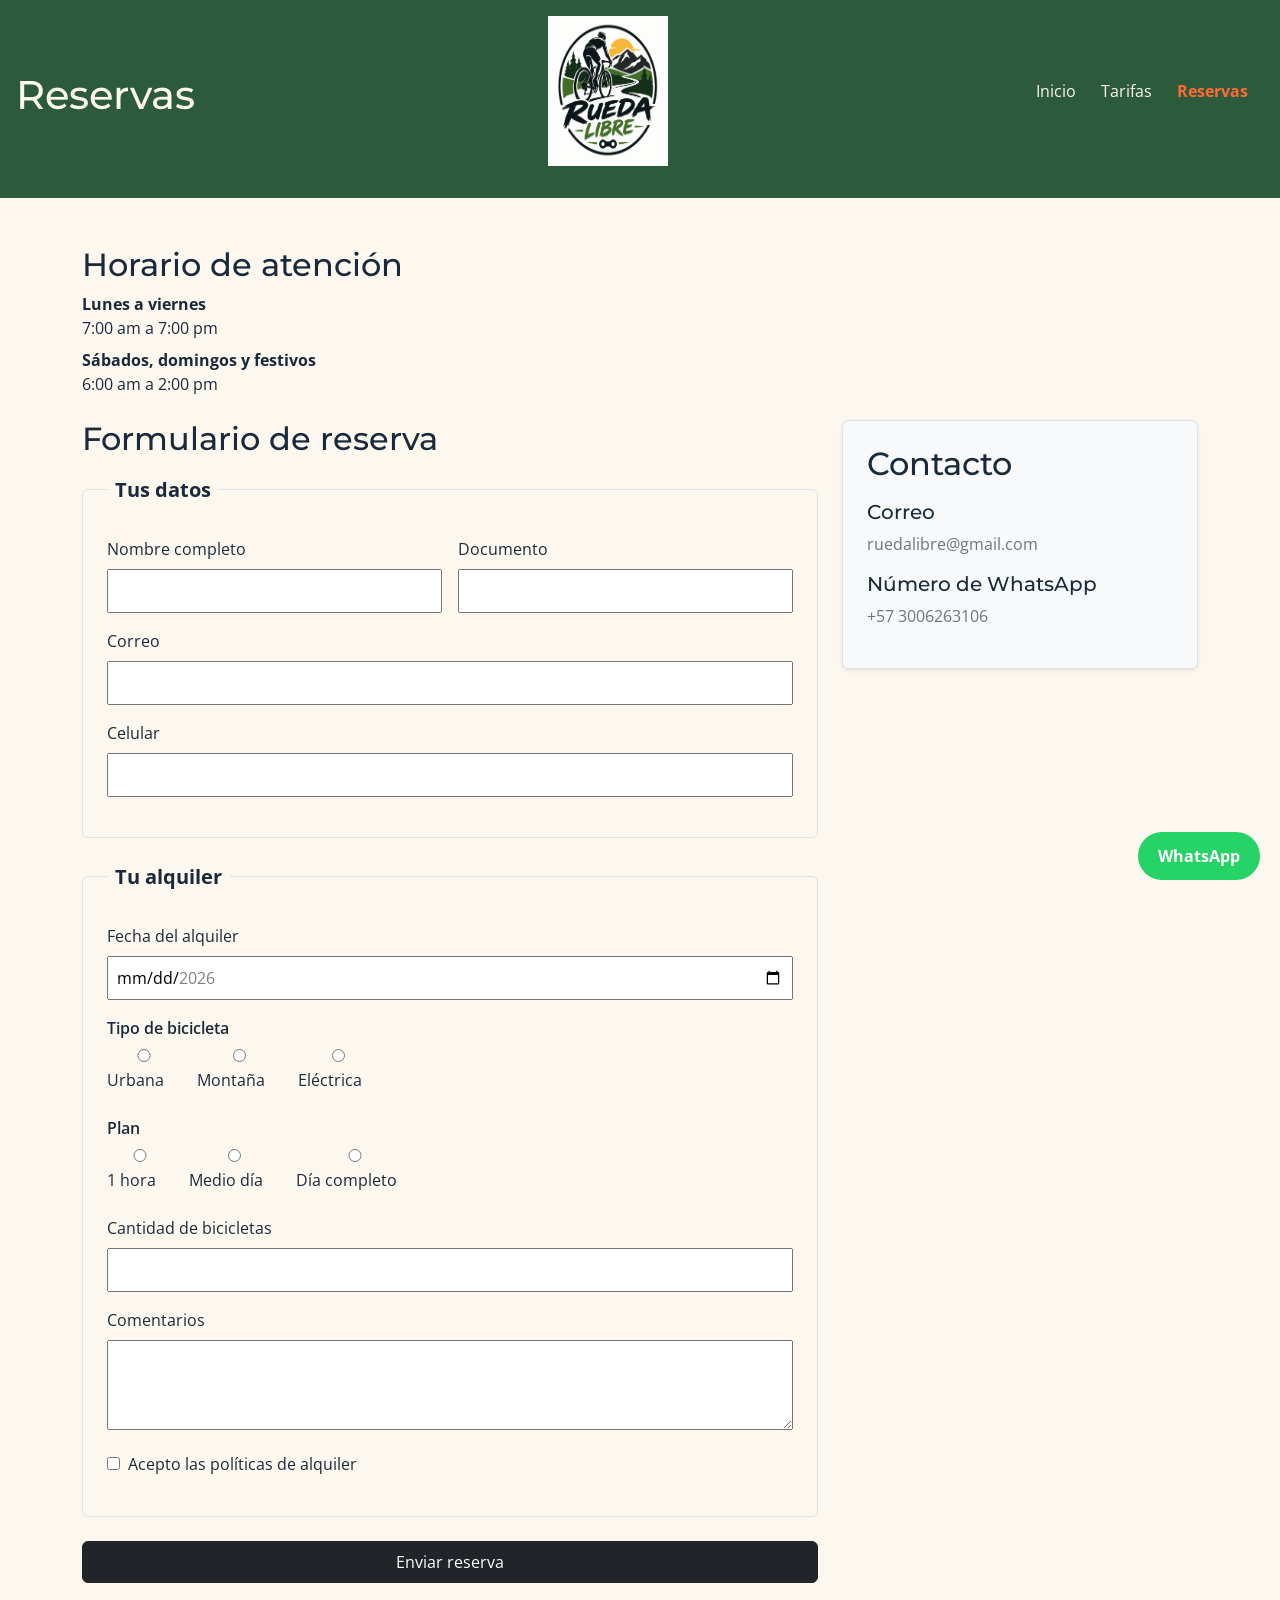
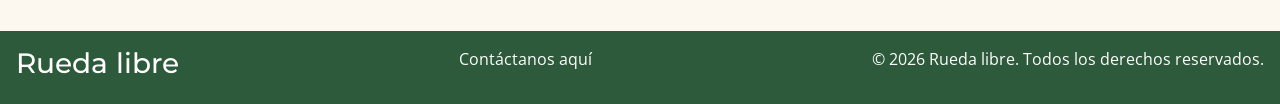
==== commit f2b063e8: "migrada totalmente a bootstrap" ====
--- a/paginas/reservas.html
+++ b/paginas/reservas.html
@@ -3,13 +3,13 @@
 <head>
     <meta charset="UTF-8">
     <meta name="viewport" content="width=device-width, initial-scale=1.0">
-    <title>Reservas</title>
+    <title>Reservas - Rueda Libre</title>
     
     <link rel="preconnect" href="https://fonts.googleapis.com">
     <link rel="preconnect" href="https://fonts.gstatic.com" crossorigin>
     <link href="https://fonts.googleapis.com/css2?family=Montserrat:wght@700&family=Open+Sans:wght@400;600&display=swap" rel="stylesheet">
     
-    <!-- Bootstrap CSS -->
+    
     <link href="https://cdn.jsdelivr.net/npm/bootstrap@5.3.8/dist/css/bootstrap.min.css" rel="stylesheet">
     <link rel="stylesheet" href="../css/styles.css">
 </head>
@@ -27,86 +27,111 @@
         </nav>
     </header>
 
-    <main>
-        <dl class="mb-5">
-            <h2>Horario de atención</h2>
-            <dt>Lunes a viernes</dt>
-            <dd>7:00 am a 7:00 pm</dd>
-            <dt>Sábados, domingos y festivos</dt>
-            <dd>6:00 am a 2:00 pm</dd>
-        </dl>
+    <main class="py-5">
+        <div class="container">
+            <dl class="mb-4">
+                <h2>Horario de atención</h2>
+                <dt>Lunes a viernes</dt>
+                <dd>7:00 am a 7:00 pm</dd>
+                <dt>Sábados, domingos y festivos</dt>
+                <dd>6:00 am a 2:00 pm</dd>
+            </dl>
 
-        <div class="contenedor-inforeserva">
-            <section>
-             <h2>Formulario de reserva</h2>
+            
+            <div class="row g-4">
+                <!-- Formulario (col-md-8) -->
+                <div class="col-12 col-md-8">
+                    <section>
+                        <h2>Formulario de reserva</h2>
 
-                <form action="#" method="post">
-                    <fieldset class="border p-3 rounded mb-3">
-                        <legend class="float-none w-auto px-2 fw-bold">Tus datos</legend>
+                        <form action="#" method="post" class="mt-3">
+                            <fieldset class="border p-4 rounded mb-4">
+                                <legend class="float-none w-auto px-2 fw-bold fs-5">Tus datos</legend>
 
-                        <div class="contenedor-datos mb-3"> 
-                            <div class="w-100">
-                                <label for="nombre">Nombre completo</label>
-                                <input type="text" id="nombre" name="nombre" required minlength="3" maxlength="80">
-                            </div>
-                            <div class="w-100">
-                                <label for="documento">Documento</label>
-                                <input type="text" id="documento" name="documento" required minlength="6" maxlength="10" pattern="[0-9]{6,10}" title="Solo números, entre 6 y 10 dígitos. Sin puntos ni letras">
-                            </div>
-                        </div>
+                                
+                                <div class="row g-3 mb-3"> 
+                                    <div class="col-12 col-sm-6">
+                                        <label for="nombre">Nombre completo</label>
+                                        <input type="text" id="nombre" name="nombre" required minlength="3" maxlength="80">
+                                    </div>
+                                 
+                                    <div class="col-12 col-sm-6">
+                                        <label for="documento">Documento</label>
+                                        <input type="text" id="documento" name="documento" required minlength="6" maxlength="10" pattern="[0-9]{6,10}" title="Solo números, entre 6 y 10 dígitos. Sin puntos ni letras">
+                                    </div>
+                                </div>
 
-                        <label for="correo">Correo</label>
-                        <input type="email" id="correo" name="correo" required class="mb-3">
+                                <div class="mb-3">
+                                    <label for="correo">Correo</label>
+                                    <input type="email" id="correo" name="correo" required>
+                                </div>
 
-                        <label for="celular">Celular</label>
-                        <input type="tel" id="celular" name="celular" required minlength="10" maxlength="10" pattern="3[0-9]{9}" title="10 dígitos y debe empezar por 3. Ej: 3001234567">
-                    </fieldset>
+                                <div class="mb-3">
+                                    <label for="celular">Celular</label>
+                                    <input type="tel" id="celular" name="celular" required minlength="10" maxlength="10" pattern="3[0-9]{9}" title="10 dígitos y debe empezar por 3. Ej: 3001234567">
+                                </div>
+                            </fieldset>
 
-                    <fieldset class="border p-3 rounded mb-3">
-                        <legend class="float-none w-auto px-2 fw-bold">Tu alquiler</legend>
+                            <fieldset class="border p-4 rounded mb-4">
+                                <legend class="float-none w-auto px-2 fw-bold fs-5">Tu alquiler</legend>
 
-                        <label for="fecha">Fecha del alquiler</label>
-                        <input type="date" id="fecha" name="fecha" required min="2026-11-01" max="2026-12-31" class="mb-3">
+                                <div class="mb-3">
+                                    <label for="fecha">Fecha del alquiler</label>
+                                    <input type="date" id="fecha" name="fecha" required min="2026-11-01" max="2026-12-31">
+                                </div>
 
-                        <p class="fw-semibold mb-1">Tipo de bicicleta</p>
-                        <div class="mb-3">
-                            <label class="d-inline-block me-3"><input type="radio" name="tipo_bicicleta" value="urbana" required> Urbana</label>
-                            <label class="d-inline-block me-3"><input type="radio" name="tipo_bicicleta" value="montana"> Montaña</label>
-                            <label class="d-inline-block"><input type="radio" name="tipo_bicicleta" value="electrica"> Eléctrica</label>
-                        </div>
+                                <div class="mb-3">
+                                    <p class="mb-1 fw-semibold">Tipo de bicicleta</p>
+                                    <div class="d-flex flex-wrap gap-3">
+                                        <label><input type="radio" name="tipo_bicicleta" value="urbana" required> Urbana</label>
+                                        <label><input type="radio" name="tipo_bicicleta" value="montana"> Montaña</label>
+                                        <label><input type="radio" name="tipo_bicicleta" value="electrica"> Eléctrica</label>
+                                    </div>
+                                </div>
 
-                        <p class="fw-semibold mb-1">Plan</p>
-                        <div class="mb-3">
-                            <label class="d-inline-block me-3"><input type="radio" name="plan" value="1_hora" required> 1 hora</label>
-                            <label class="d-inline-block me-3"><input type="radio" name="plan" value="medio_dia"> Medio día</label>
-                            <label class="d-inline-block"><input type="radio" name="plan" value="dia_completo"> Día completo</label>
-                        </div>
+                                <div class="mb-3">
+                                    <p class="mb-1 fw-semibold">Plan</p>
+                                    <div class="d-flex flex-wrap gap-3">
+                                        <label><input type="radio" name="plan" value="1_hora" required> 1 hora</label>
+                                        <label><input type="radio" name="plan" value="medio_dia"> Medio día</label>
+                                        <label><input type="radio" name="plan" value="dia_completo"> Día completo</label>
+                                    </div>
+                                </div>
 
-                        <label for="cantidad">Cantidad de bicicletas</label>
-                        <input type="number" id="cantidad" name="cantidad" required min="1" max="6" class="mb-3">
+                                <div class="mb-3">
+                                    <label for="cantidad">Cantidad de bicicletas</label>
+                                    <input type="number" id="cantidad" name="cantidad" required min="1" max="6">
+                                </div>
 
-                        <label for="comentarios">Comentarios</label>
-                        <textarea id="comentarios" name="comentarios" maxlength="300" class="mb-3"></textarea>
+                                <div class="mb-3">
+                                    <label for="comentarios">Comentarios</label>
+                                    <textarea id="comentarios" name="comentarios" maxlength="300" rows="3"></textarea>
+                                </div>
 
-                        <label class="d-flex align-items-center gap-2">
-                            <input type="checkbox" id="politicas" name="politicas" required style="width: auto;">
-                            Acepto las políticas de alquiler
-                        </label>
-                    </fieldset>
+                                <div class="mb-3">
+                                    <label class="d-flex align-items-center gap-2">
+                                        <input type="checkbox" id="politicas" name="politicas" required style="width: auto;">
+                                        Acepto las políticas de alquiler
+                                    </label>
+                                </div>
+                            </fieldset>
 
-                    <button type="submit" class="btn btn-dark w-100">Enviar reserva</button>
-                </form>
-            </section> 
-          
-           <div class="contenedor-inf"> 
-              <div>
-                <h2>Contacto</h2>
-                <h3>Correo</h3>
-                <p>ruedalibre@gmail.com</p>
-                <h3>Número de WhatsApp</h3>
-                <p>+57 3006263106</p>
-              </div>
-           </div>
+                            <button type="submit" class="btn btn-dark w-100">Enviar reserva</button>
+                        </form>
+                    </section> 
+                </div>
+
+               
+                <div class="col-12 col-md-4">
+                    <div class="p-4 border rounded bg-light shadow-sm"> 
+                        <h2>Contacto</h2>
+                        <h3 class="h5 mt-3">Correo</h3>
+                        <p class="text-secondary">ruedalibre@gmail.com</p>
+                        <h3 class="h5 mt-3">Número de WhatsApp</h3>
+                        <p class="text-secondary">+57 3006263106</p>
+                    </div>
+                </div>
+            </div>
         </div>      
     </main>
 
--- a/css/styles.css
+++ b/css/styles.css
@@ -26,8 +26,6 @@
   margin: 0;
   padding: 0;
   width: 100%;
-
-
 }
 
 h1,
@@ -57,19 +55,14 @@
   height: auto;
 }
 
-/* === 3. NAVEGACION === */
-
-
-
+/* === 3. NAVEGACION Y HEADER === */
 #menu {
-  color: var(--gris-asfalto);
   padding: var(--espacio-medium);
   text-decoration: none;
   display: flex;
   justify-content: flex-end;
   flex-wrap: wrap;
   gap: 25px;
-  color: var(--crema);
   list-style: none;
 }
 
@@ -78,15 +71,8 @@
   flex-direction: column;
   align-items: center;
   justify-content: space-between;
-
-  width: 100%;
-  max-width: none;
-  min-width: 0;
-  box-sizing: border-box;
-
+  width: 100%;
   padding: 1rem;
-  margin: 0;
-
   background-color: var(--verde-ruta);
   flex-wrap: wrap;
 }
@@ -96,7 +82,6 @@
   margin-bottom: var(--espacio-medium);
 }
 
-
 #menu a.activo {
   color: var(--naranja-pedal);
   font-weight: bold;
@@ -109,7 +94,6 @@
 
 #menu a:hover {
   color: var(--naranja-pedal);
-
 }
 
 #menu a {
@@ -117,85 +101,28 @@
   text-decoration: none;
 }
 
-
-
-
-/* === 5. COMPONENTES - Tarjetas === */
+/* === 5. COMPONENTES - Tarjetas e identidad visual === */
 .tarjeta {
   position: relative;
   padding: var(--espacio-medium);
   border: 1px solid var(--gris-asfalto);
   border-radius: 8px;
-  margin-bottom: var(--espacio-medium);
+  background-color: #ffffff;
   display: flex;
   height: 100%;
   flex-direction: column;
-  align-items: stretch;
-
 }
 
 .tarjeta a {
   margin-top: auto;
   padding-top: 15px;
-
-
 }
 
 .tarjeta img {
   width: 100%;
   height: 200px;
-  object-fit: cover;
-
-
-}
-
-#Nuestros-servicios img {
-  display: flex;
-  width: 50%;
-
-}
-
-.contenedor-bicicletas {
-  display: grid;
-  grid-template-columns: repeat(auto-fit, minmax(280px, 1fr));
-  grid-auto-rows: 1fr;
-  gap: 16px;
-  width: 100%;
-  max-width: 1100px;
-  justify-content: center;
-  align-items: stretch;
-
-
-
-}
-
-.contenedor-galeria {
-  display: grid;
-  grid-template-columns: repeat(auto-fit, minmax(280px, 1fr));
-  justify-content: center;
-  align-items: stretch;
-  gap: 16px;
-}
-
-.contenedor-datos {
-  display: flex;
-  flex-direction: row;
-  gap: 12px;
-}
-
-.contenedor-inforeserva {
-
-  display: flex;
-  flex-direction: column;
-  gap: 60px;
-
-}
-
-.contenedor-inf {
-  display: grid;
-  grid-template-columns: 1fr;
-  align-self: start;
-
+  object-fit: cover; /* <- Esto evita que la imagen se deforme o se estire */
+  object-position: center;
 }
 
 .etiqueta {
@@ -210,13 +137,10 @@
   font-weight: bold;
 }
 
-
-/* === 6. COMPONENTES - Tablas === */
+/* === 6. COMPONENTES - Tablas (Semana 1 conservadas) === */
 .contenedor-tabla {
   overflow-x: auto;
-
-}
-
+}
 
 table {
   width: 100%;
@@ -278,8 +202,8 @@
   flex-direction: column;
   justify-content: space-between;
   padding: var(--espacio-medium);
-
-
+  background-color: var(--verde-ruta);
+  color: white;
 }
 
 h1 {
@@ -287,32 +211,17 @@
 }
 
 @media (min-width: 768px) {
-
-
   header {
-
     flex-direction: row;
     justify-content: space-between;
-
   }
 
   #portada {
     display: grid;
     grid-template-columns: 2fr 3fr;
-
-  }
-
-  .contenedor-inforeserva {
-    flex-direction: row;
-  }
-
-  .contenedor-inf {
-    grid-template-columns: 2fr 1fr;
   }
 
   footer {
     flex-direction: row;
   }
-
-
 }
